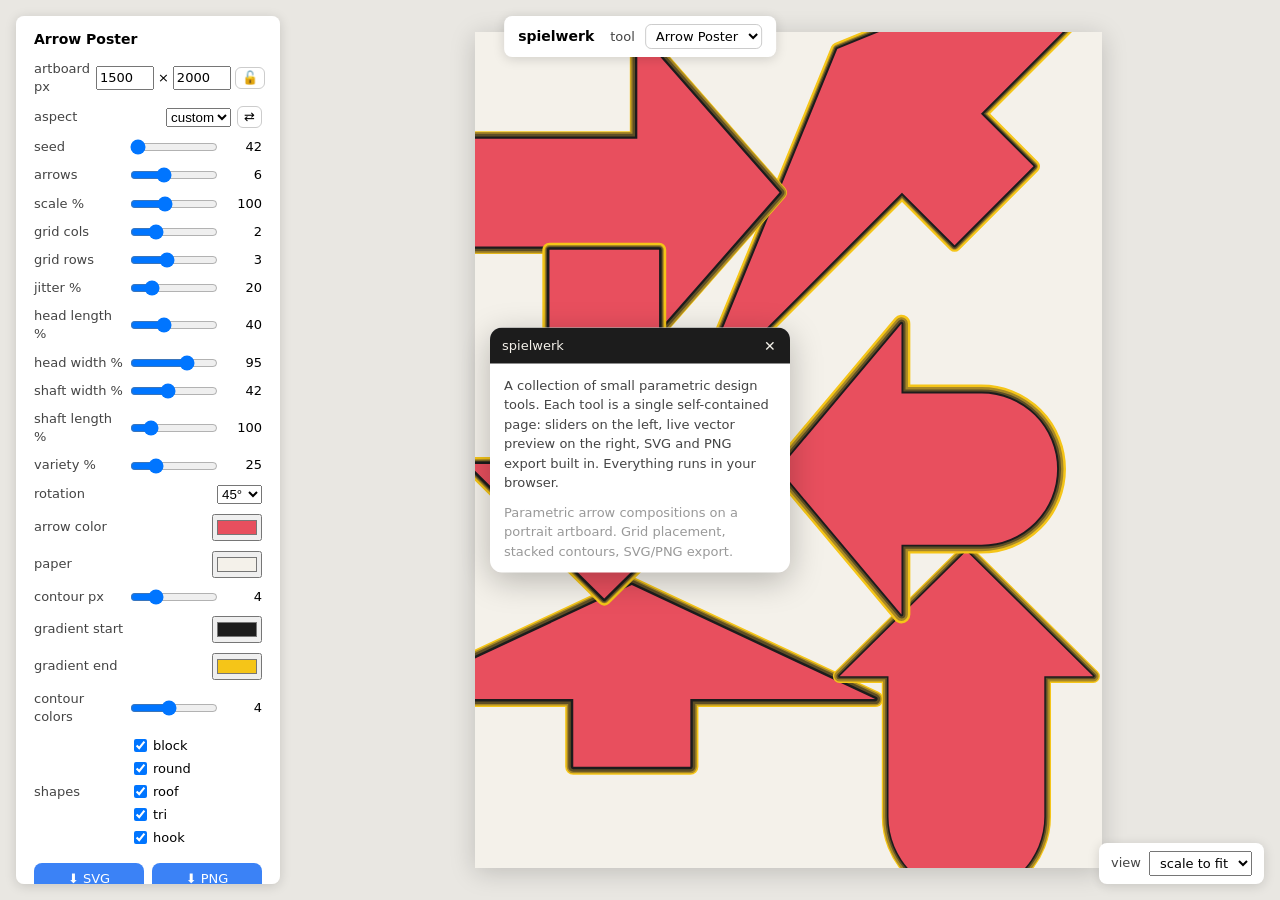
==== index.html @ 97e70e54 "new tool: Truchet Tiles — arcs, triangles, 10 PRINT, mix" ====
<!doctype html>
<html lang="en">
<meta charset="utf-8">
<meta name="viewport" content="width=device-width, initial-scale=1">
<title>spielwerk — small design tools</title>
<style>
  html, body { height: 100%; overflow: hidden; }
  body { font: 13px/1.5 system-ui, sans-serif; margin: 0; display: flex; background: #e9e7e2; }
  #bar { position: fixed; left: 50%; transform: translateX(-50%); top: 16px; z-index: 2; display: flex; align-items: center;
         gap: 10px; padding: 8px 14px; background: #fff; border-radius: 8px;
         box-shadow: 0 2px 12px rgba(0,0,0,.15); }
  h1 { font-size: 14px; margin: 0; }
  #bar label { color: #444; margin-left: 6px; }
  #bar select { padding: 3px 6px; border-radius: 6px; border: 1px solid #ccc;
                background: #fff; font: inherit; }
  #stage { flex: 1; display: flex; position: relative; }
  #stage iframe { flex: 1; border: none; }
  #about { position: absolute; z-index: 3; top: 50%; left: 50%; transform: translate(-50%, -50%); width: 300px; background: #fff;
           border-radius: 12px; box-shadow: 0 8px 32px rgba(0,0,0,.25); overflow: hidden; }
  #about header { display: flex; align-items: center; justify-content: space-between;
                  padding: 8px 12px; background: #1c1c1c; color: #f4f1ea; cursor: grab;
                  user-select: none; touch-action: none; }
  #about header:active { cursor: grabbing; }
  #about header button { border: none; background: none; color: #f4f1ea; font-size: 14px;
                         cursor: pointer; padding: 0 2px; }
  #about .body { padding: 12px 14px; }
  #about .body p { margin: 0 0 10px; color: #444; }
  #about .body p:last-child { margin: 0; color: #999; }
</style>
<body>
<div id="bar">
  <h1>spielwerk</h1>
  <label for="pick">tool</label>
  <select id="pick"></select>
</div>
<div id="stage">
  <iframe id="frame" title="tool"></iframe>
  <div id="about">
    <header id="grab"><span>spielwerk</span><button id="close" aria-label="close">✕</button></header>
    <div class="body">
      <p>A collection of small parametric design tools. Each tool is a single
         self-contained page: sliders on the left, live vector preview on the
         right, SVG and PNG export built in. Everything runs in your browser.</p>
      <p id="desc"></p>
    </div>
  </div>
</div>
<script>
  const $ = id => document.getElementById(id);

  // tool manifest — add a line per tool
  const tools = [
    { file: "tools/arrow-poster.html", name: "Arrow Poster",
      desc: "Parametric arrow compositions on a portrait artboard. Grid placement, stacked contours, SVG/PNG export." },
    { file: "tools/truchet-tiles.html", name: "Truchet Tiles",
      desc: "Classic Truchet tilings — quarter-circle arcs, triangles, or 10 PRINT diagonals on a square grid. Multi-strand arcs, duotone inks, SVG/PNG export." }
  ];

  for (const t of tools) $("pick").append(new Option(t.name, t.file));
  const load = () => {
    const t = tools[$("pick").selectedIndex];
    $("frame").src = t.file;
    $("desc").textContent = t.desc;
  };
  $("pick").addEventListener("input", () => { load(); $("about").style.display = "none"; });
  load();

  $("close").addEventListener("click", () => $("about").style.display = "none");

  // drag via pointer capture — keeps events even over the iframe
  $("grab").addEventListener("pointerdown", e => {
    if (e.target.tagName === "BUTTON") return;
    const box = $("about"), r = box.getBoundingClientRect(), s = $("stage").getBoundingClientRect();
    box.style.transform = "none";                      // convert centered pos to px before dragging
    box.style.left = (r.left - s.left) + "px";
    box.style.top = (r.top - s.top) + "px";
    const dx = e.clientX - r.left, dy = e.clientY - r.top;
    const move = ev => {
      box.style.left = Math.max(0, Math.min(ev.clientX - s.left - dx, s.width - r.width)) + "px";
      box.style.top  = Math.max(0, Math.min(ev.clientY - s.top - dy, s.height - 36)) + "px";
    };
    $("grab").setPointerCapture(e.pointerId);
    $("grab").addEventListener("pointermove", move);
    $("grab").addEventListener("pointerup", () => $("grab").removeEventListener("pointermove", move), {once: true});
  });
</script>
</body>
</html>
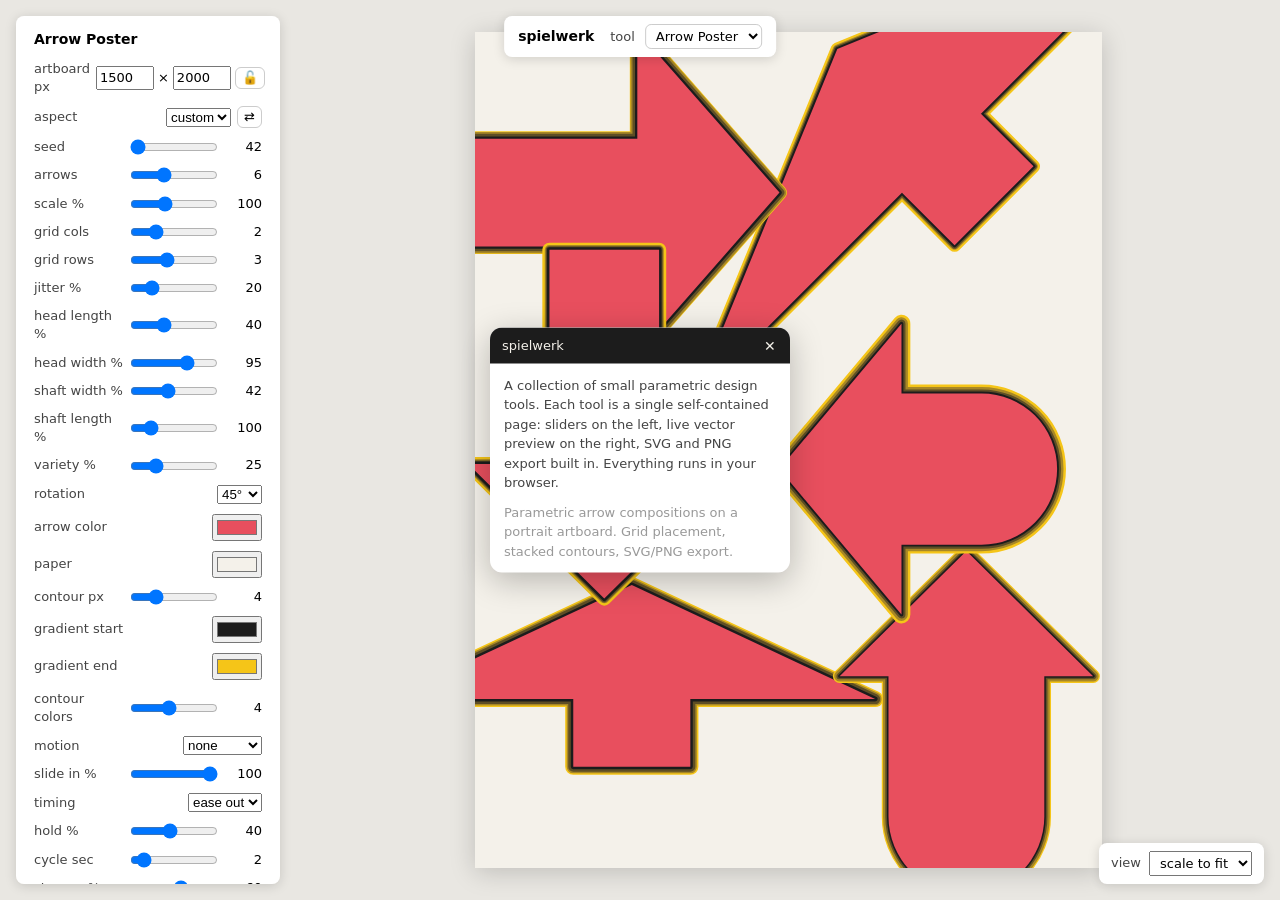
==== commit 312e6159: "new tool: Imprint — embossed ray bursts after turnermotion's imprints - tone-on-tone rays with edita" ====
--- a/index.html
+++ b/index.html
@@ -53,7 +53,9 @@
     { file: "tools/arrow-poster.html", name: "Arrow Poster",
       desc: "Parametric arrow compositions on a portrait artboard. Grid placement, stacked contours, SVG/PNG export." },
     { file: "tools/truchet-tiles.html", name: "Truchet Tiles",
-      desc: "Classic Truchet tilings — quarter-circle arcs, triangles, or 10 PRINT diagonals on a square grid. Multi-strand arcs, duotone inks, SVG/PNG export." }
+      desc: "Classic Truchet tilings — quarter-circle arcs, triangles, or 10 PRINT diagonals on a square grid. Multi-strand arcs, duotone inks, SVG/PNG export." },
+    { file: "tools/imprint.html", name: "Imprint",
+      desc: "Tone-on-tone embossed ray bursts — thin strokes pressed into paper, relief light and shadow, soft halos. Optional grow-in motion, SVG/PNG export." }
   ];
 
   for (const t of tools) $("pick").append(new Option(t.name, t.file));
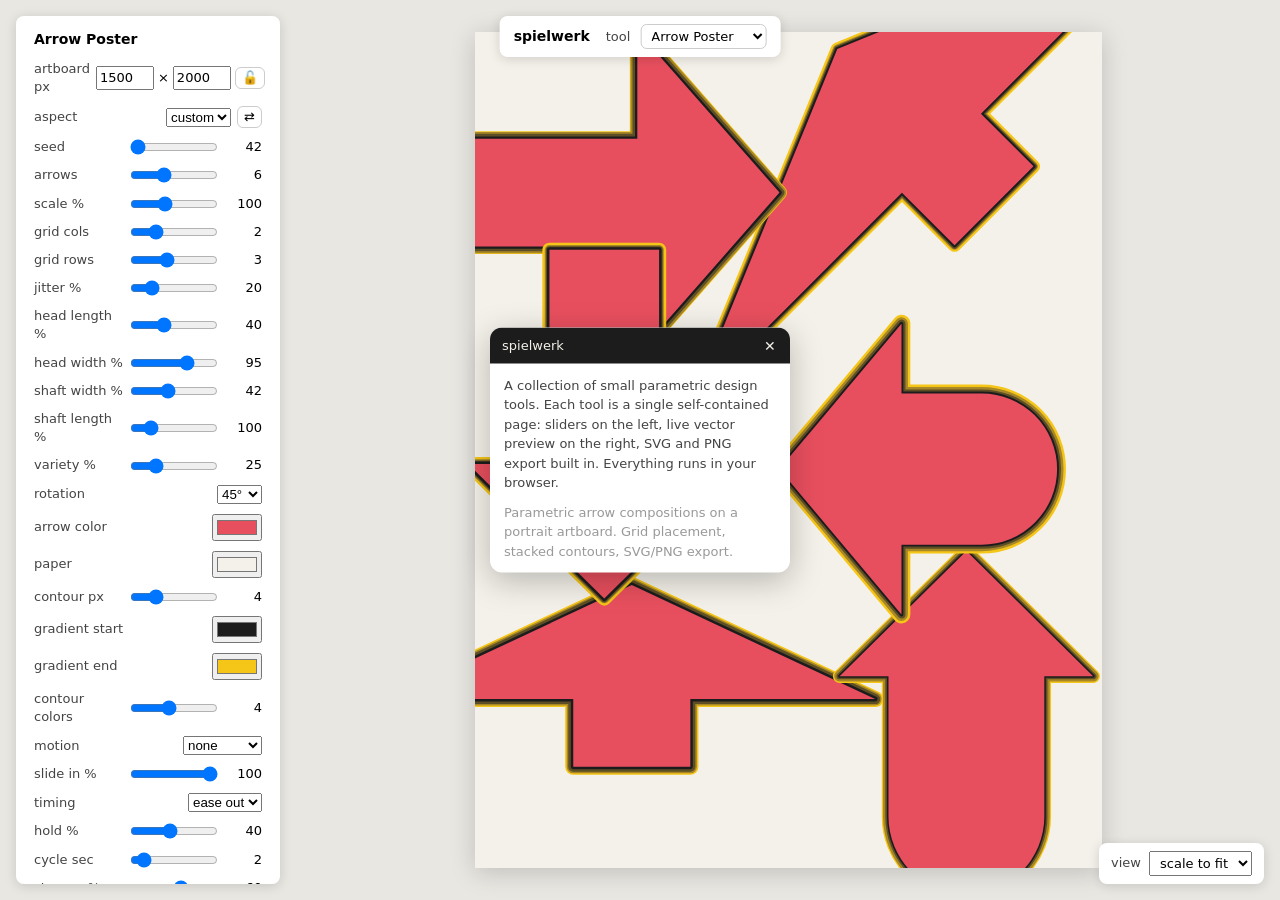
==== commit da44f632: "new tool: Logo Extruder — 2D logo to spinning 3D Upload an SVG or raster logo and extrude it. SVG be" ====
--- a/index.html
+++ b/index.html
@@ -54,8 +54,12 @@
       desc: "Parametric arrow compositions on a portrait artboard. Grid placement, stacked contours, SVG/PNG export." },
     { file: "tools/truchet-tiles.html", name: "Truchet Tiles",
       desc: "Classic Truchet tilings — quarter-circle arcs, triangles, or 10 PRINT diagonals on a square grid. Multi-strand arcs, duotone inks, SVG/PNG export." },
+    { file: "tools/arrow-field.html", name: "Arrow Field",
+      desc: "A grid of arrows steered by a flow field — noise, swirl, radial or plain grid. Move the pointer to pull them toward it (or push them away). Looping rotation, exports as SVG, PNG or animated GIF." },
     { file: "tools/imprint.html", name: "Imprint",
-      desc: "Tone-on-tone embossed ray bursts — thin strokes pressed into paper, relief light and shadow, soft halos. Optional grow-in motion, SVG/PNG export." }
+      desc: "Tone-on-tone embossed ray bursts — thin strokes pressed into paper, relief light and shadow, soft halos. Optional grow-in motion, SVG/PNG export." },
+    { file: "tools/logo-extruder.html", name: "Logo Extruder",
+      desc: "Upload a 2D logo (SVG or image) and extrude it into 3D. SVG becomes true beveled geometry, raster art is stacked into slices. Spin, rock or orbit on any axis, metal shading, uploadable background image, PNG and looping GIF export." }
   ];
 
   for (const t of tools) $("pick").append(new Option(t.name, t.file));
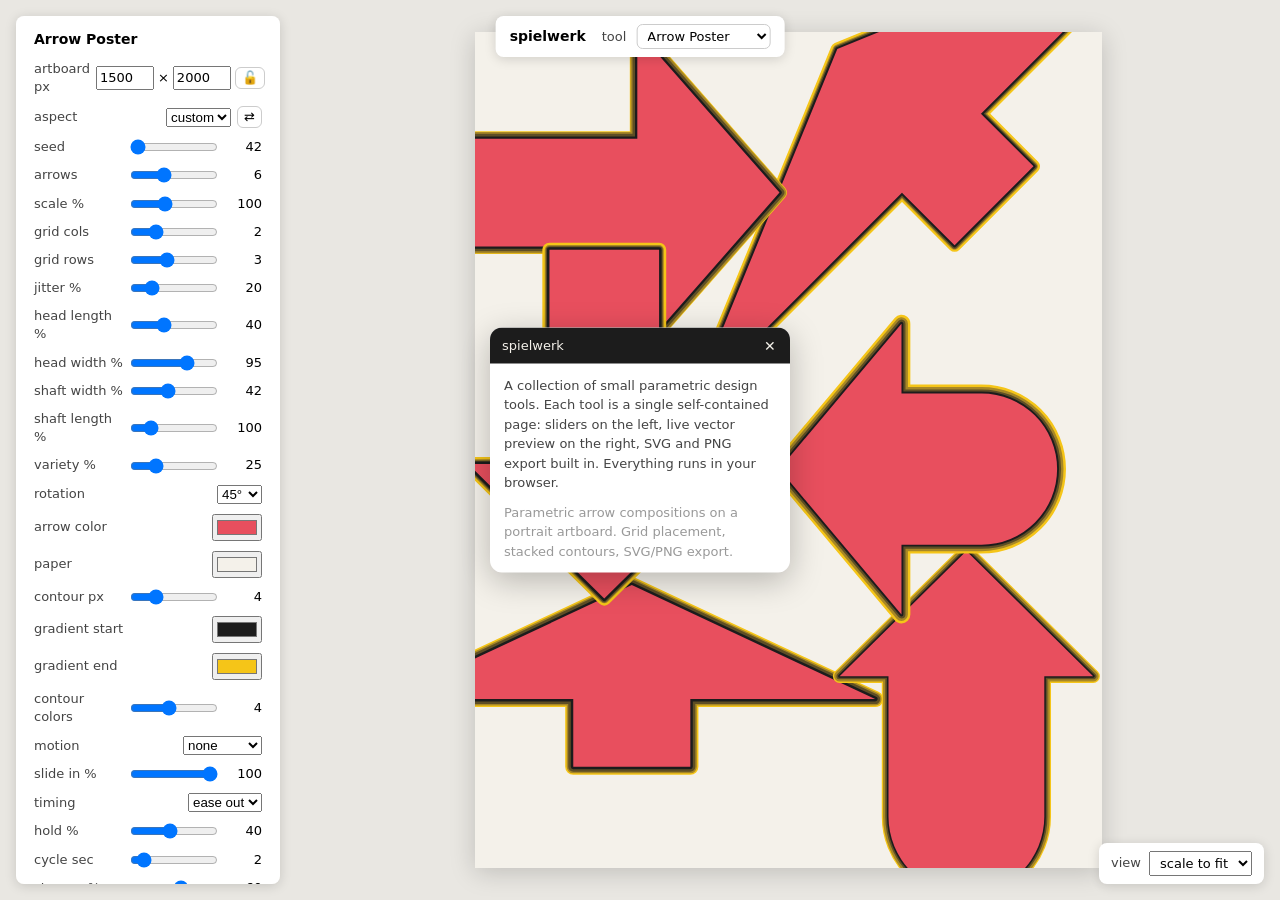
==== commit f1ce5e70: "stripe-marquee: type as a line screen — thickness carries the letterforms" ====
--- a/index.html
+++ b/index.html
@@ -1,7 +1,7 @@
 <!doctype html>
 <html lang="en">
 <meta charset="utf-8">
-<meta name="viewport" content="width=device-width, initial-scale=1">
+<meta name="viewport" content="width=device-width, initial-scale=1, viewport-fit=cover">
 <title>spielwerk — small design tools</title>
 <style>
   html, body { height: 100%; overflow: hidden; }
@@ -26,6 +26,14 @@
   #about .body { padding: 12px 14px; }
   #about .body p { margin: 0 0 10px; color: #444; }
   #about .body p:last-child { margin: 0; color: #999; }
+  @media (max-width: 720px) {
+    html, body { height: 100dvh; }
+    #bar { left: 10px; top: 10px; transform: none; gap: 8px; padding: 6px 10px;
+           max-width: calc(100vw - 20px); }
+    #bar h1, #bar label { display: none; }        /* the picker is the whole bar on a phone */
+    #bar select { font-size: 16px; min-height: 34px; max-width: 60vw; }
+    #about { width: auto; left: 10px; right: 10px; transform: translateY(-50%); }
+  }
 </style>
 <body>
 <div id="bar">
@@ -59,8 +67,12 @@
     { file: "tools/imprint.html", name: "Imprint",
       desc: "Tone-on-tone embossed ray bursts — thin strokes pressed into paper, relief light and shadow, soft halos. Optional grow-in motion, SVG/PNG export." },
     { file: "tools/logo-extruder.html", name: "Logo Extruder",
-      desc: "Upload a 2D logo (SVG or image) and extrude it into 3D. SVG becomes true beveled geometry, raster art is stacked into slices. Spin, rock or orbit on any axis, metal shading, uploadable background image, PNG and looping GIF export." }
+      desc: "Upload a 2D logo (SVG or image) and extrude it into 3D. SVG becomes true beveled geometry, raster art is stacked into slices. Spin, rock or orbit on any axis, metal shading, uploadable background image, PNG and looping GIF export." },
+    { file: "tools/stripe-marquee.html", name: "Stripe Marquee",
+      desc: "Type rendered as a line screen: fractal columns of variable width, sheared into a grid, each stripe thickening where a letterform passes under it. The text is never drawn — it exists only in the thickness, so it scrolls as a pulse through the stripes. SVG, PNG and looping GIF export." }
   ];
+
+  const slug = t => t.file.replace(/^tools\/|\.html$/g, "");   // tools/logo-extruder.html -> logo-extruder
 
   for (const t of tools) $("pick").append(new Option(t.name, t.file));
   const load = () => {
@@ -68,8 +80,22 @@
     $("frame").src = t.file;
     $("desc").textContent = t.desc;
   };
-  $("pick").addEventListener("input", () => { load(); $("about").style.display = "none"; });
-  load();
+  // deep link: index.html#logo-extruder preselects that tool and skips the about card
+  const fromHash = () => {
+    const i = tools.findIndex(t => slug(t) === location.hash.slice(1));
+    if (i < 0) return false;
+    $("pick").selectedIndex = i;
+    $("about").style.display = "none";
+    load();
+    return true;
+  };
+  $("pick").addEventListener("input", () => {
+    location.hash = slug(tools[$("pick").selectedIndex]);
+    load();
+    $("about").style.display = "none";
+  });
+  addEventListener("hashchange", fromHash);
+  if (!fromHash()) load();
 
   $("close").addEventListener("click", () => $("about").style.display = "none");
 
